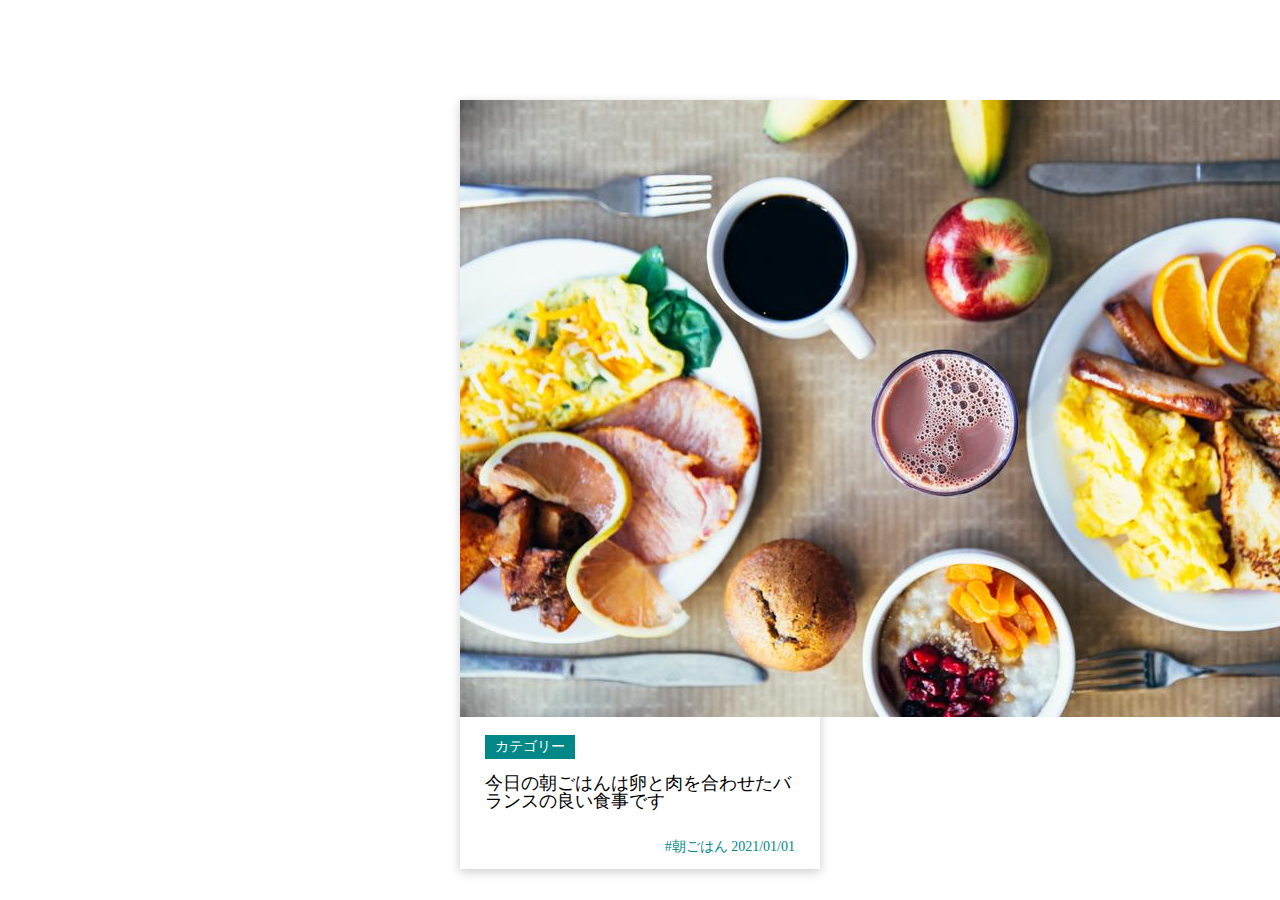
==== index.html @ ab404c8c "https://github.com/tomita-dotcom/css.git" ====
<!DOCTYPE html>
<html lang="ja">
<head>
  <meta charset="UTF-8" />
  <meta name="viewport" content="width=device-width, initial-scale=1.0" />
  <title>COATHTECH</title>
  
  <link rel="stylesheet" href="css/reset.css">
  <link rel="stylesheet" href="css/style.css">
</head>
<body>

    <div class="card">

      <div class="card-img">
        <img src="img/card.jpg/card.jpg" alt="">
      </div>

      <div class="card₋₋content">

        <div class="card₋₋content-cat">カテゴリー</div>
        <h2 class="card₋₋content-ttl">今日の朝ごはんは卵と肉を合わせたバランスの良い食事です</h2>

        <div class="card₋₋content-tag">
          <p class="card₋₋content-tag-item">#朝ごはん</p>
          <p class="card₋₋content-tag-item card₋₋content-tag-item-last">2021/01/01</p>
        </div>

      </div>

      
    </div>
</body>
</html>
---- css/style.css ----
.card{
  width: 360px;
  margin: 100px auto 0;
  box-shadow: 0px 3px 10px rgba(0,0,0,0.2);
}

.card₋₋img img {
  width: 100%;
}

.card₋₋content{
  padding: 15px 25px;
}

.card₋₋content-ttl{
  font-size: 18px;
  margin-bottom: 30px;
  font-weight: 400;
}

.card₋₋content-cat{
  padding: 5px 10px;
  background: #008888;
  margin-bottom: 15px;
  display: inline-block;
  color: #fff;
  font-size: 14px;
}

.card₋₋content-tag{
  font-size: 14px;
  text-align: right;
}

.card₋₋content-tag-item{
  display: inline-block;
  color: #008888;
}

.card₋₋content-tag-item--last{
  display: inline-block;
  margin-left: 20px;
  color: #8888880;
}
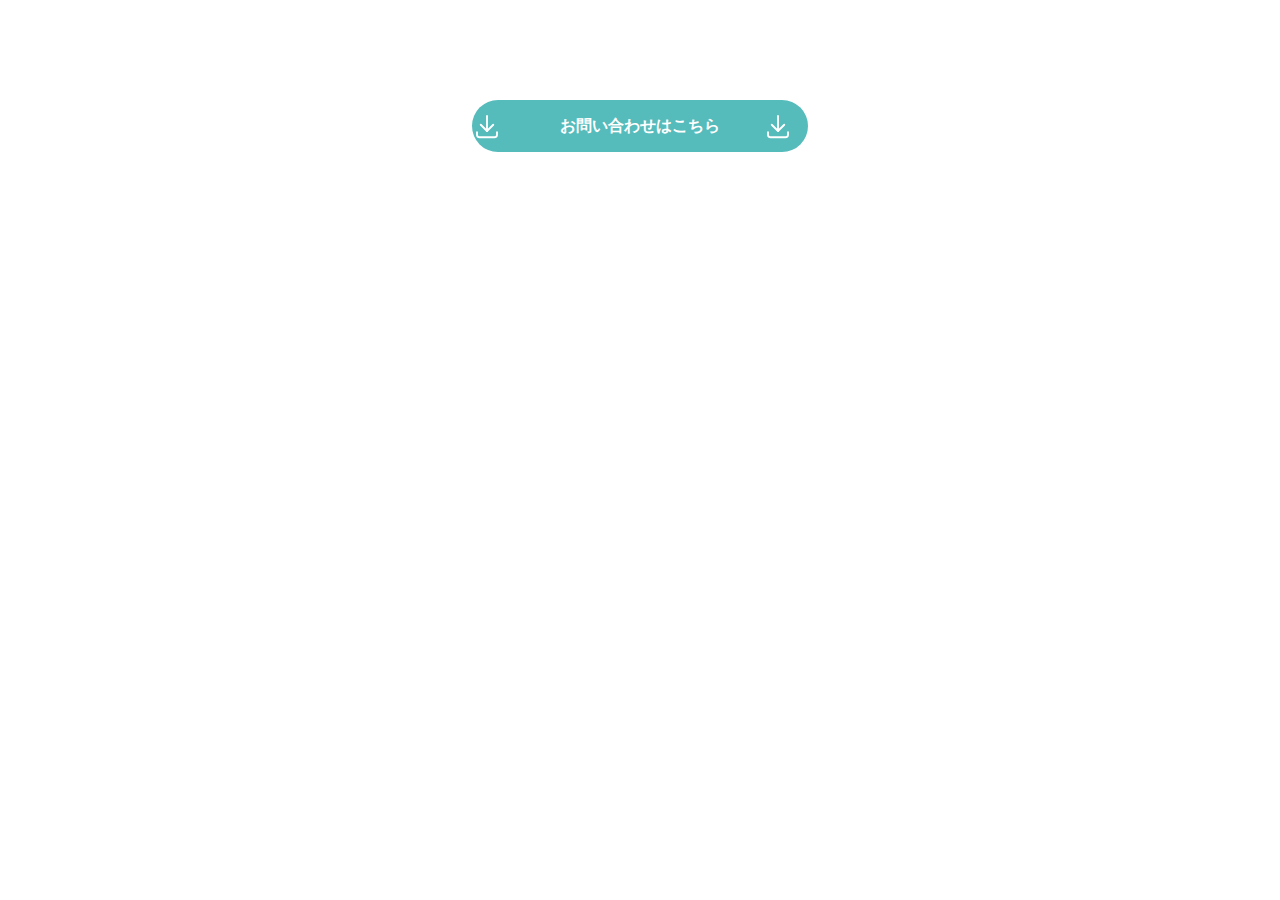
==== commit bcb688d9: "pseudo-element" ====
--- a/index.html
+++ b/index.html
@@ -9,26 +9,6 @@
   <link rel="stylesheet" href="css/style.css">
 </head>
 <body>
-
-    <div class="card">
-
-      <div class="card-img">
-        <img src="img/card.jpg/card.jpg" alt="">
-      </div>
-
-      <div class="card₋₋content">
-
-        <div class="card₋₋content-cat">カテゴリー</div>
-        <h2 class="card₋₋content-ttl">今日の朝ごはんは卵と肉を合わせたバランスの良い食事です</h2>
-
-        <div class="card₋₋content-tag">
-          <p class="card₋₋content-tag-item">#朝ごはん</p>
-          <p class="card₋₋content-tag-item card₋₋content-tag-item-last">2021/01/01</p>
-        </div>
-
-      </div>
-
-      
-    </div>
-</body>
-</html>+  <a href="" class="contact-us">お問い合わせはこちら</a>
+</body> 
+</html>　--- a/css/style.css
+++ b/css/style.css
@@ -1,44 +1,38 @@
-.card{
-  width: 360px;
-  margin: 100px auto 0;
-  box-shadow: 0px 3px 10px rgba(0,0,0,0.2);
+.contact-us{
+  position: relative;
+  background-color: #55bbbb;
+  width: 300px;
+  display: block;
+  padding: 18px;
+  text-align: center;
+  color: #fff;
+  font-size: 16px;
+  font-weight: bold;
+  text-decoration: none;
+  margin: 100px auto;
+  border-radius: 60px;
 }
 
-.card₋₋img img {
-  width: 100%;
+.contact-us::before{
+  content: "";
+  position: absolute;
+  top: 50%;
+  left: 15px;
+  background: url(../img/b8a0314e-3d70-4833-b4de-9c5b809cee2b/download__icon.svg) no-repeat;
+  background-size: cover;
+  width: 30px;
+  height: 30px;
+  transform: translate(-50%,-50%);
 }
 
-.card₋₋content{
-  padding: 15px 25px;
-}
-
-.card₋₋content-ttl{
-  font-size: 18px;
-  margin-bottom: 30px;
-  font-weight: 400;
-}
-
-.card₋₋content-cat{
-  padding: 5px 10px;
-  background: #008888;
-  margin-bottom: 15px;
-  display: inline-block;
-  color: #fff;
-  font-size: 14px;
-}
-
-.card₋₋content-tag{
-  font-size: 14px;
-  text-align: right;
-}
-
-.card₋₋content-tag-item{
-  display: inline-block;
-  color: #008888;
-}
-
-.card₋₋content-tag-item--last{
-  display: inline-block;
-  margin-left: 20px;
-  color: #8888880;
+.contact-us::after {
+  content: "";
+  position: absolute;
+  top: 50%;
+  right: 15px;
+  background: url(../img/b8a0314e-3d70-4833-b4de-9c5b809cee2b/download__icon.svg) no-repeat;
+  background-size: cover;
+  width: 30px;
+  height: 30px;
+  transform: translate(0, -50%);
 }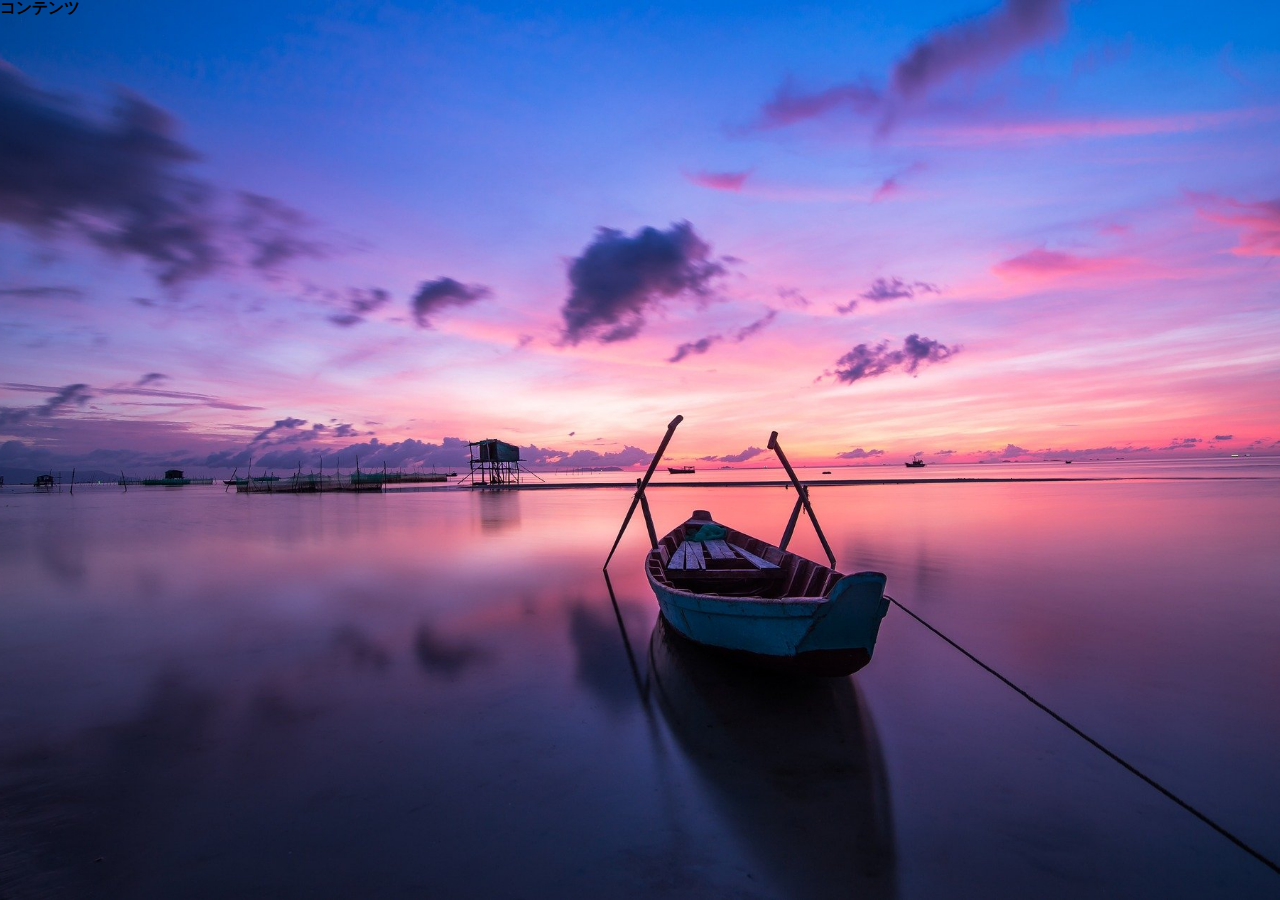
==== commit 7dfab35e: "main" ====
--- a/index.html
+++ b/index.html
@@ -1,14 +1,18 @@
 <!DOCTYPE html>
-<html lang="ja">
+<html lang="en">
 <head>
-  <meta charset="UTF-8" />
-  <meta name="viewport" content="width=device-width, initial-scale=1.0" />
-  <title>COATHTECH</title>
-  
+  <meta charset="UTF-8">
+  <meta http-equiv="X-UA-Compatible" content="IE=edge">
+  <meta name="viewport" content="width=device-width, initial-scale=1.0">
+  <title>Document</title>
+
   <link rel="stylesheet" href="css/reset.css">
   <link rel="stylesheet" href="css/style.css">
+
 </head>
 <body>
-  <a href="" class="contact-us">お問い合わせはこちら</a>
-</body> 
-</html>　+  <div class="mv">
+    <h1 class="tltle">コンテンツ</h1>
+  </div>
+</body>
+</html>--- a/css/style.css
+++ b/css/style.css
@@ -1,38 +1,15 @@
-.contact-us{
+.mv{
   position: relative;
-  background-color: #55bbbb;
-  width: 300px;
-  display: block;
-  padding: 18px;
-  text-align: center;
-  color: #fff;
-  font-size: 16px;
-  font-weight: bold;
-  text-decoration: none;
-  margin: 100px auto;
-  border-radius: 60px;
+  background: url(../img/mv.jpg/mv.jpg) no-repeat center/cover;
+  height: 100vh;
+  width: 100vw;
 }
 
-.contact-us::before{
-  content: "";
+.title{
   position: absolute;
   top: 50%;
-  left: 15px;
-  background: url(../img/b8a0314e-3d70-4833-b4de-9c5b809cee2b/download__icon.svg) no-repeat;
-  background-size: cover;
-  width: 30px;
-  height: 30px;
-  transform: translate(-50%,-50%);
-}
-
-.contact-us::after {
-  content: "";
-  position: absolute;
-  top: 50%;
-  right: 15px;
-  background: url(../img/b8a0314e-3d70-4833-b4de-9c5b809cee2b/download__icon.svg) no-repeat;
-  background-size: cover;
-  width: 30px;
-  height: 30px;
-  transform: translate(0, -50%);
+  left: 50%;
+  transform: translate(-30%, -50%);
+  font-size: 64px;
+  color: #fff;
 }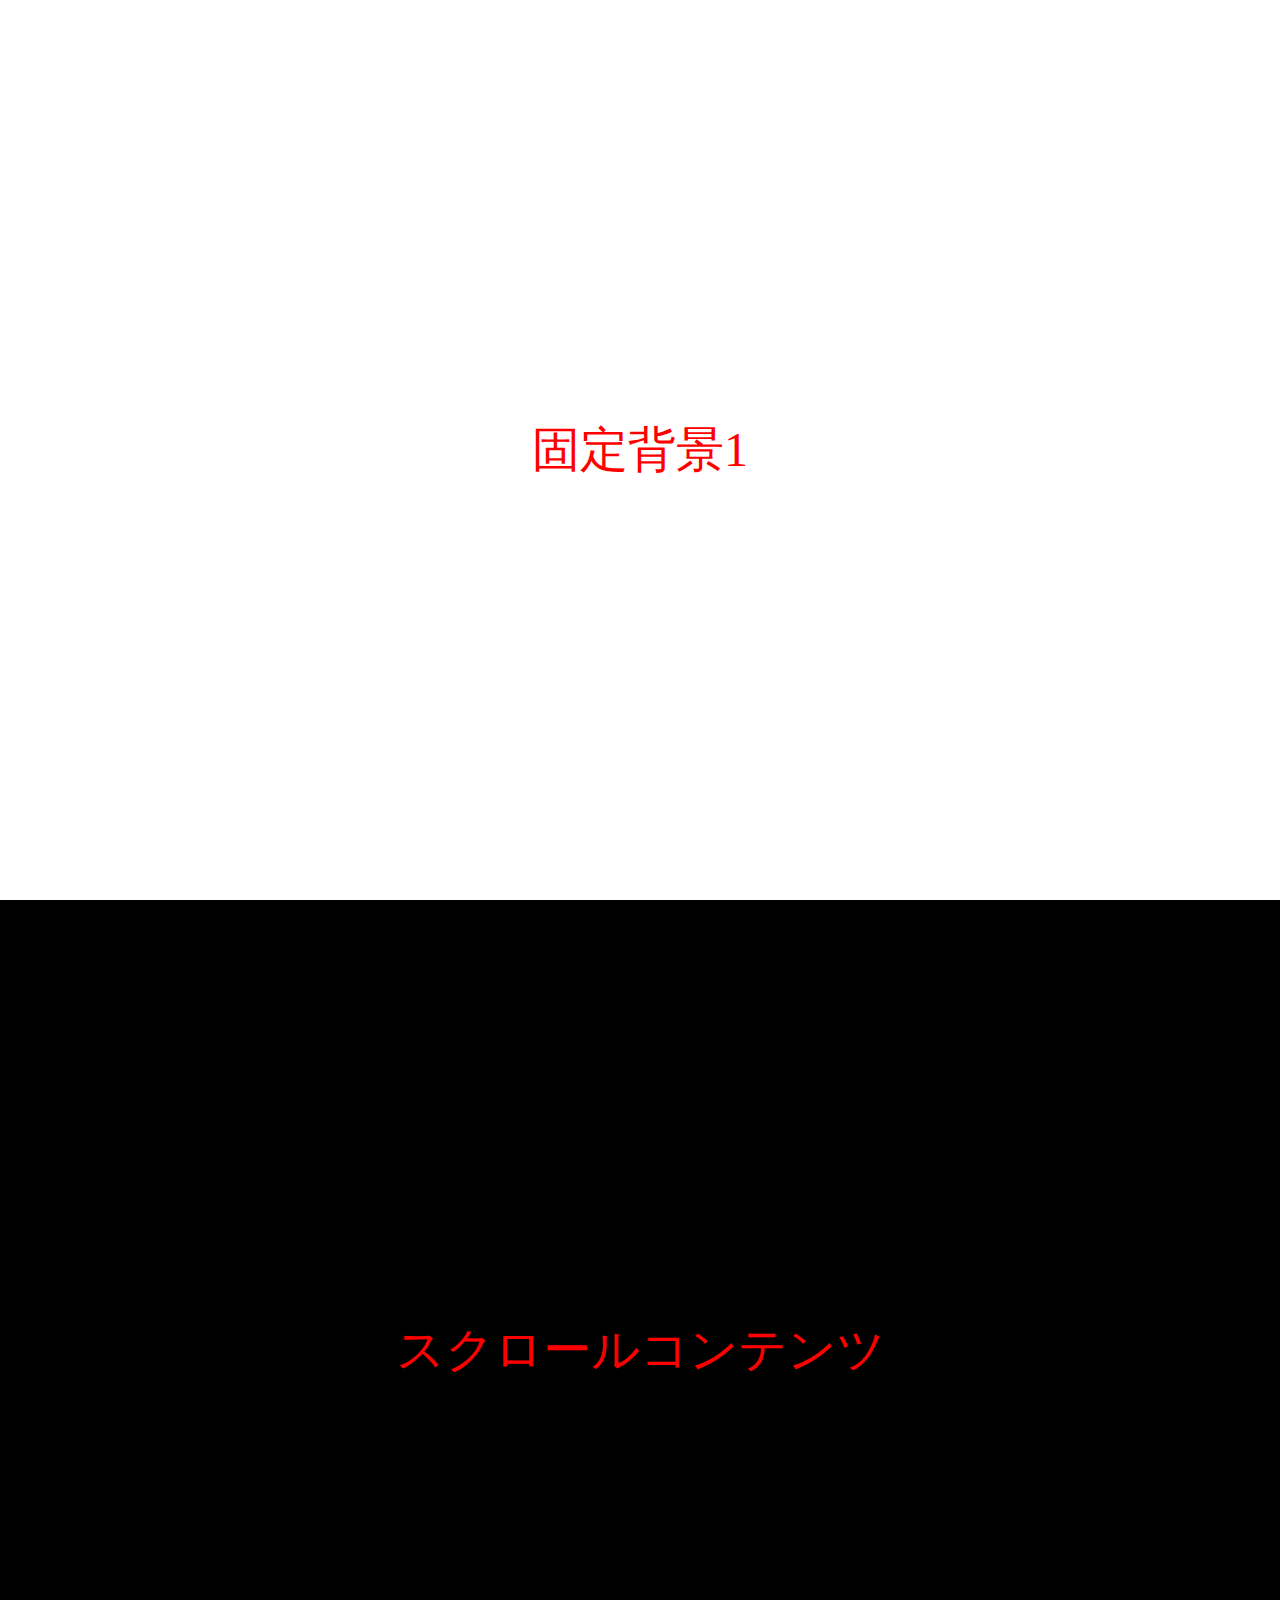
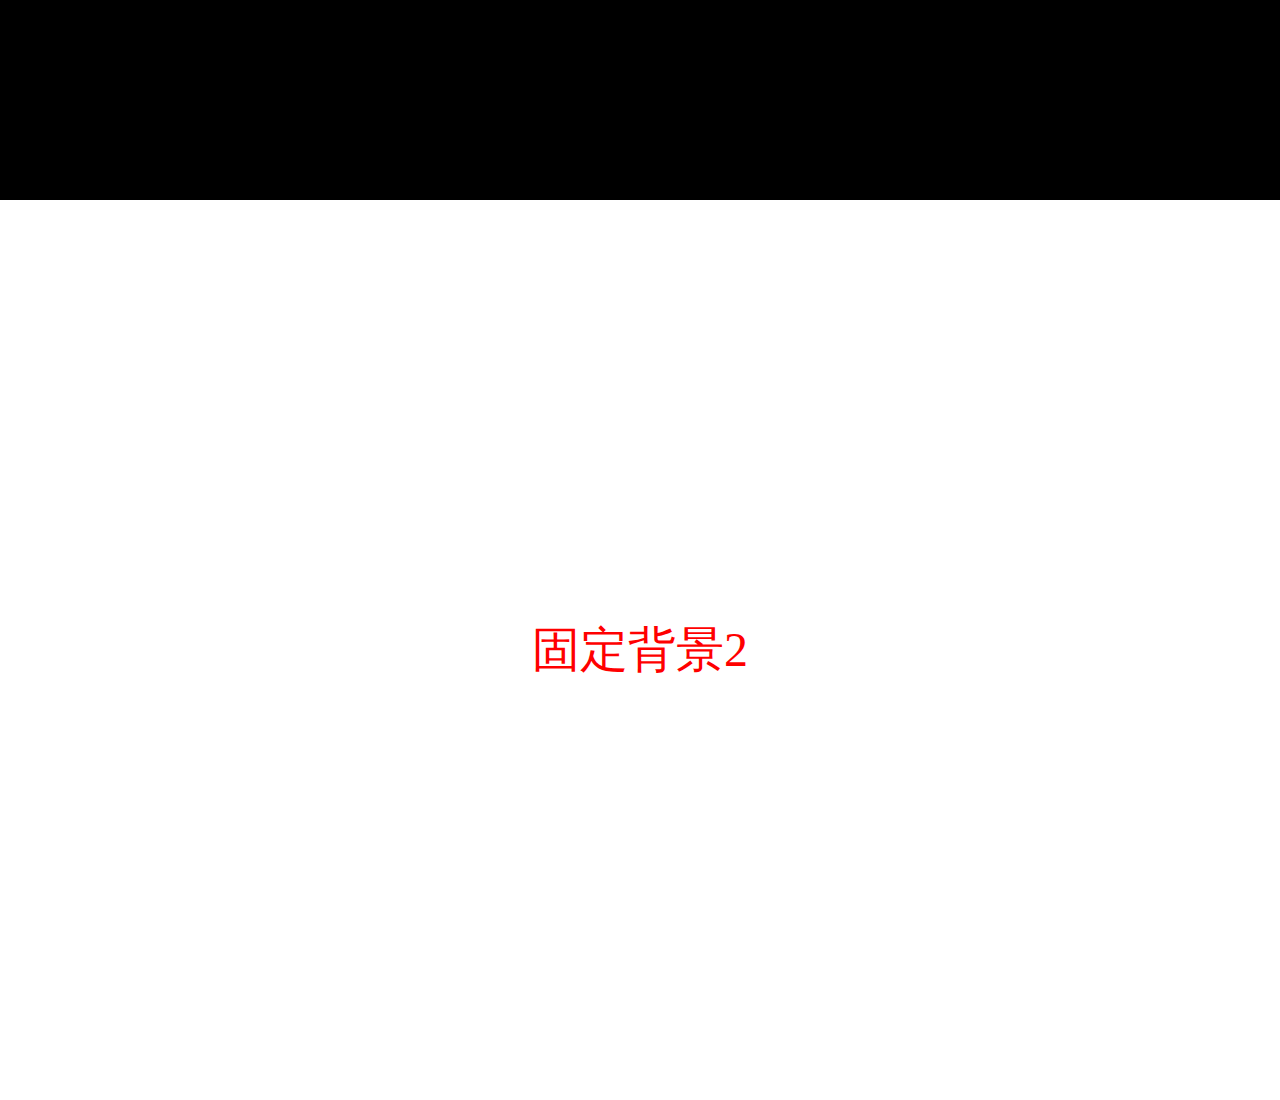
==== commit f9f6cb5c: "5.12" ====
--- a/index.html
+++ b/index.html
@@ -1,5 +1,6 @@
 <!DOCTYPE html>
-<html lang="en">
+<html lang="ja">
+
 <head>
   <meta charset="UTF-8">
   <meta http-equiv="X-UA-Compatible" content="IE=edge">
@@ -8,11 +9,14 @@
 
   <link rel="stylesheet" href="css/reset.css">
   <link rel="stylesheet" href="css/style.css">
+</head>
 
-</head>
 <body>
-  <div class="mv">
-    <h1 class="tltle">コンテンツ</h1>
-  </div>
+
+<div class="parallax-bg">固定背景1</div>
+<div class="scrollbox">スクロールコンテンツ</div>
+<div class="parallax-bg">固定背景2</div>
+
 </body>
+
 </html>--- a/css/style.css
+++ b/css/style.css
@@ -1,15 +1,21 @@
-.mv{
-  position: relative;
-  background: url(../img/mv.jpg/mv.jpg) no-repeat center/cover;
-  height: 100vh;
-  width: 100vw;
+body,
+html{
+  height: 100%;
 }
 
-.title{
-  position: absolute;
-  top: 50%;
-  left: 50%;
-  transform: translate(-30%, -50%);
-  font-size: 64px;
-  color: #fff;
+.parallax-bg,.scrollbox{
+  color: red;
+  font-size: 48px;
+  display: flex;
+  align-items: center;
+  justify-content: center;
+  height: 100%;
+}
+
+.parallax-bg{
+  background: url(/img/card.jpg/card.jpg) fixed cebter/cover no-repeat;
+}
+
+.scrollbox{
+  background-color: #000;
 }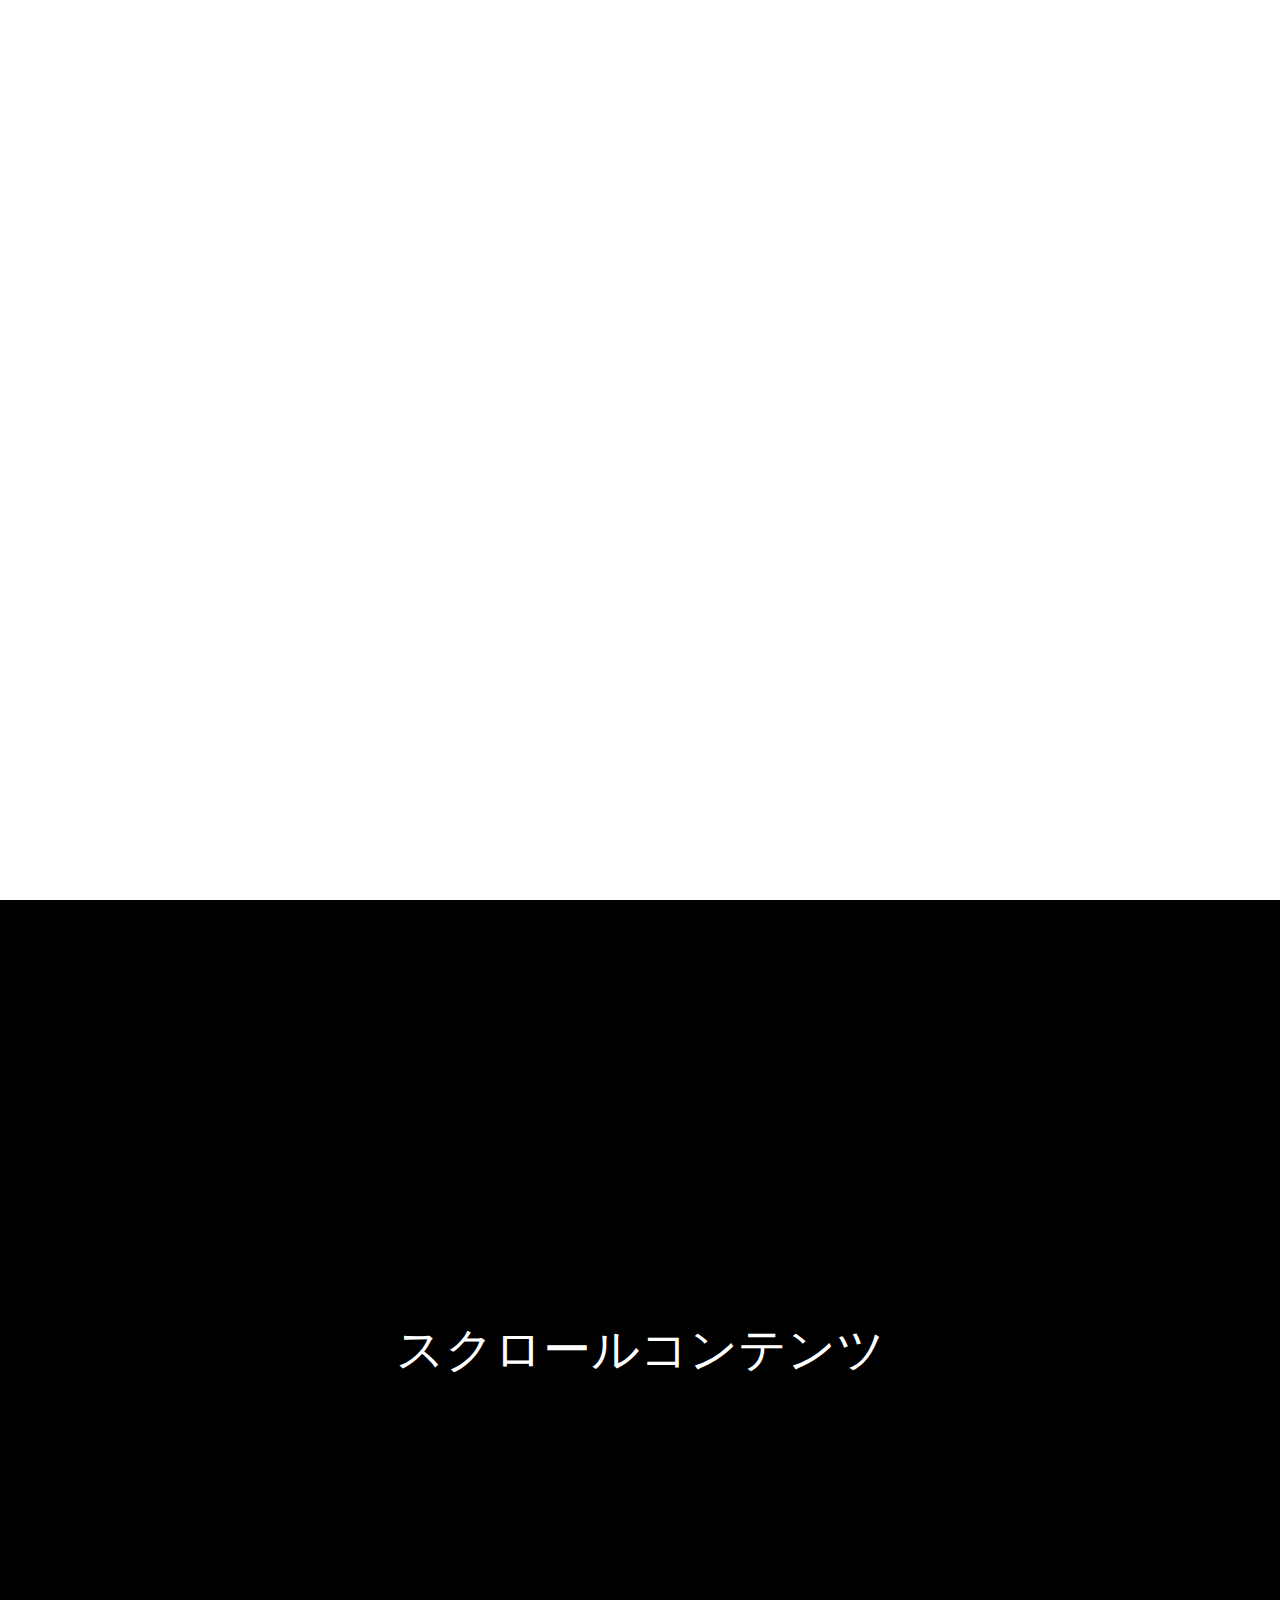
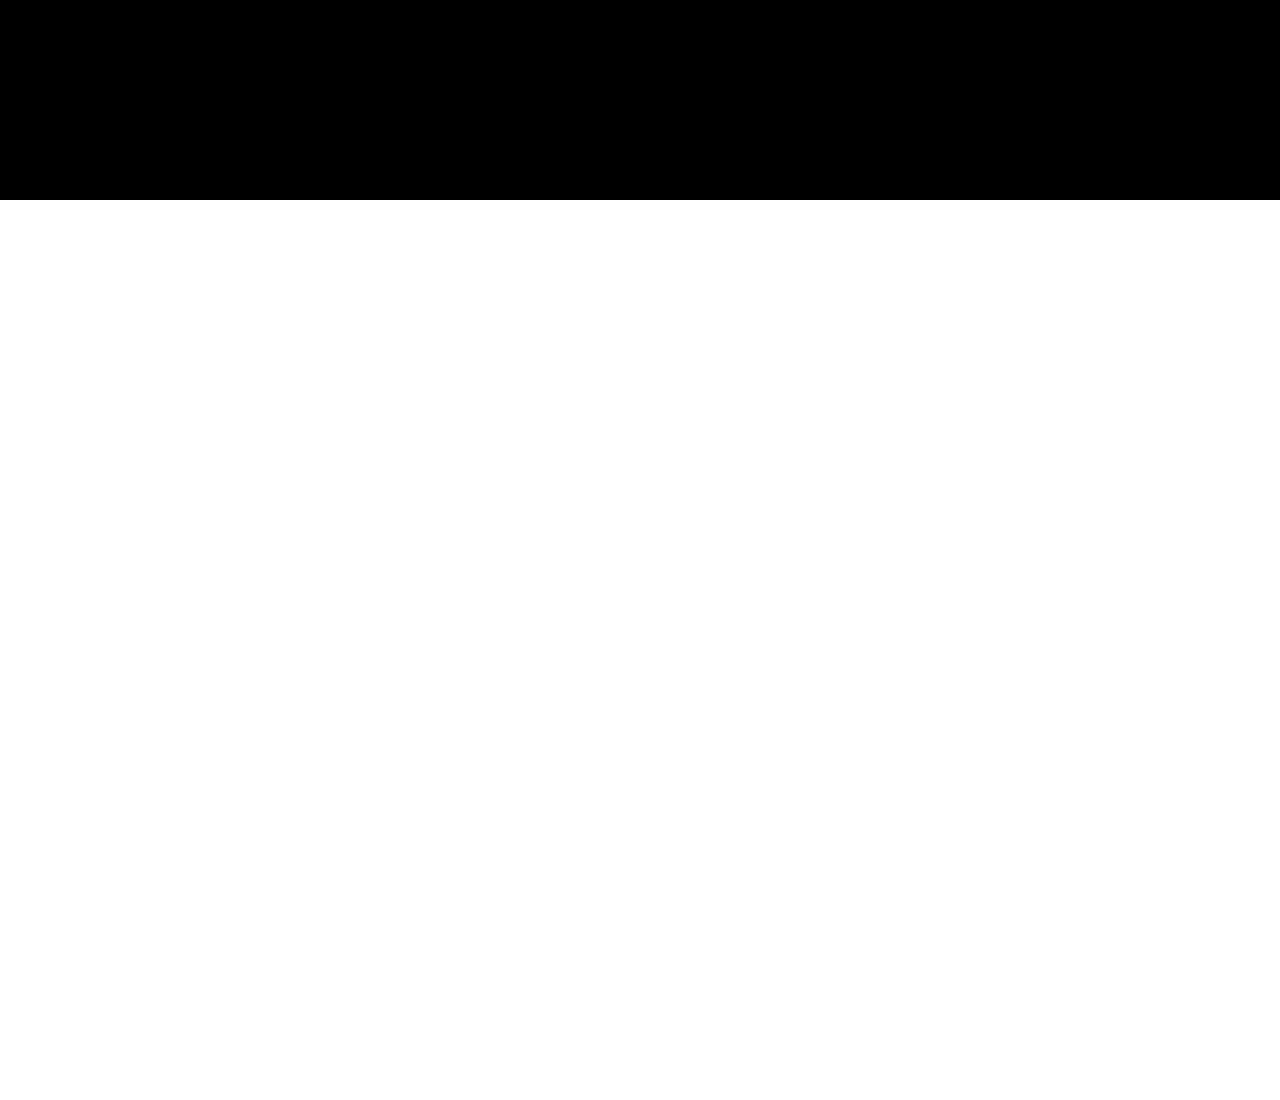
==== commit 9e378126: "5.12" ====
--- a/index.html
+++ b/index.html
@@ -8,7 +8,7 @@
   <title>Document</title>
 
   <link rel="stylesheet" href="css/reset.css">
-  <link rel="stylesheet" href="css/style.css">
+  <link rel="stylesheet" href="style2.css">
 </head>
 
 <body>
--- a/style2.css
+++ b/style2.css
@@ -0,0 +1,22 @@
+body,
+html {
+  height: 100%;
+}
+
+.parallax-bg,
+.scrollbox {
+  color: white;
+  font-size: 48px;
+  display: flex;
+  align-items: center;
+  justify-content: center;
+  height: 100%;
+}
+
+.parallax-bg {
+  background: url(/img/elephant.png/elephant.png) fixed cebter/cover no-repeat;
+}
+
+.scrollbox {
+  background-color: #000;
+}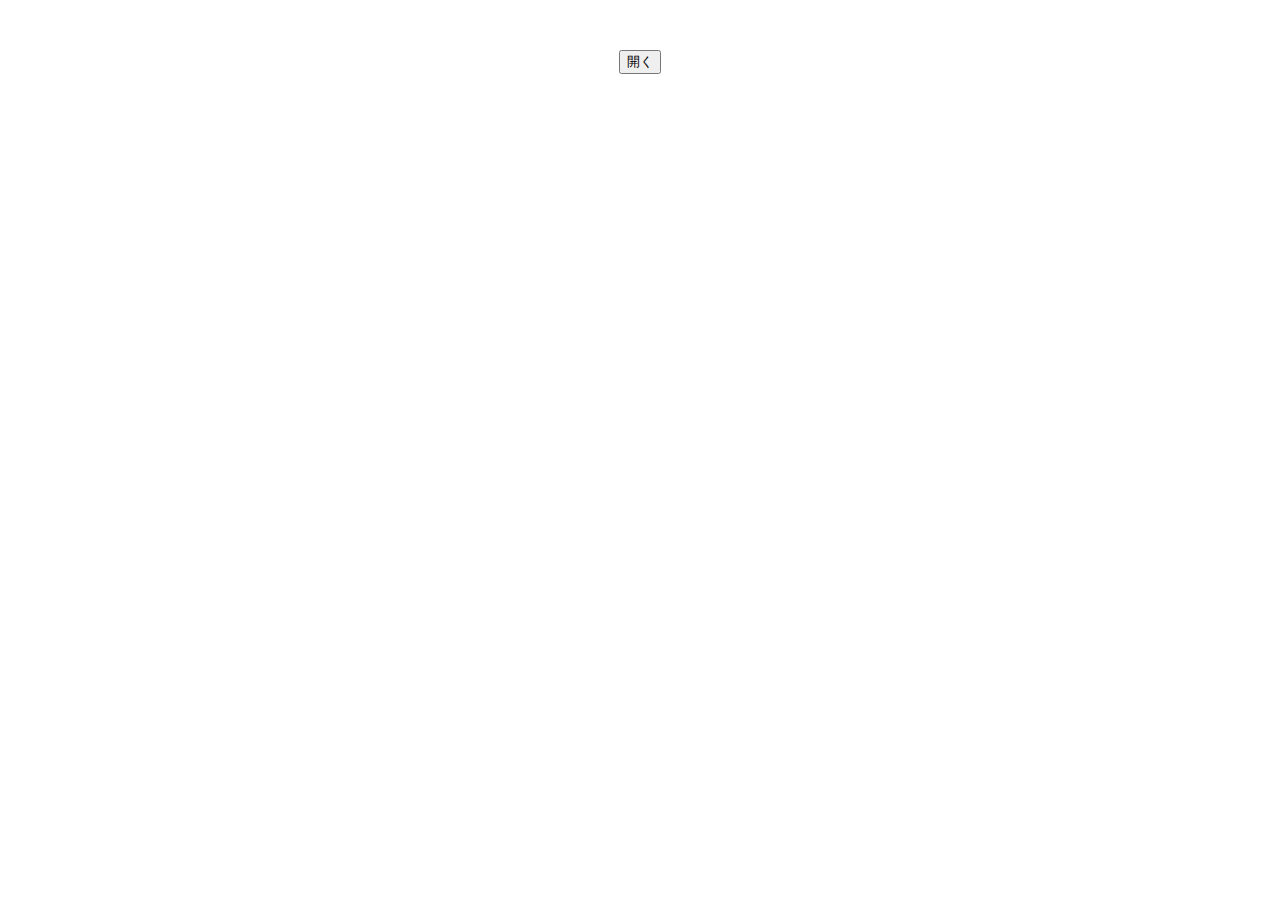
==== commit 0ddc296b: "5.12.4" ====
--- a/index.html
+++ b/index.html
@@ -8,15 +8,18 @@
   <title>Document</title>
 
   <link rel="stylesheet" href="css/reset.css">
-  <link rel="stylesheet" href="style2.css">
+  <link rel="stylesheet" href="css/style3.css">
 </head>
 
 <body>
-
-<div class="parallax-bg">固定背景1</div>
-<div class="scrollbox">スクロールコンテンツ</div>
-<div class="parallax-bg">固定背景2</div>
-
-</body>
-
-</html>+  <input type="button" id="openBtn" value="開く" class="openBth">
+  <div id="modal" class="modal">
+    <div class="modal__content">
+      <div class="modal__content-inner">
+        <p>モーダル</p>
+        <input type="button" id="closeBth" value="閉じる">
+      </div>
+    </div>
+  </div>
+  <script src="js/main.js"></script>
+</body>--- a/css/style3.css
+++ b/css/style3.css
@@ -0,0 +1,28 @@
+.openBth{
+  display: block;
+  margin: 50px auto;
+}
+
+.modal{
+  display: none;
+  position: fixed;
+  left: 0%;
+  top: 0%;
+  height: 100vh;
+  width: 100vw;
+  background-color: rgba(0,0,0,0.5);
+}
+
+.modal__content{
+  display: flex;
+  justify-content: center;
+  align-items: center;
+  height: 100%;
+}
+
+.modal__content-inner{
+  background-color: white;
+  width: 500px;
+  text-align: center;
+  padding: 50px;
+}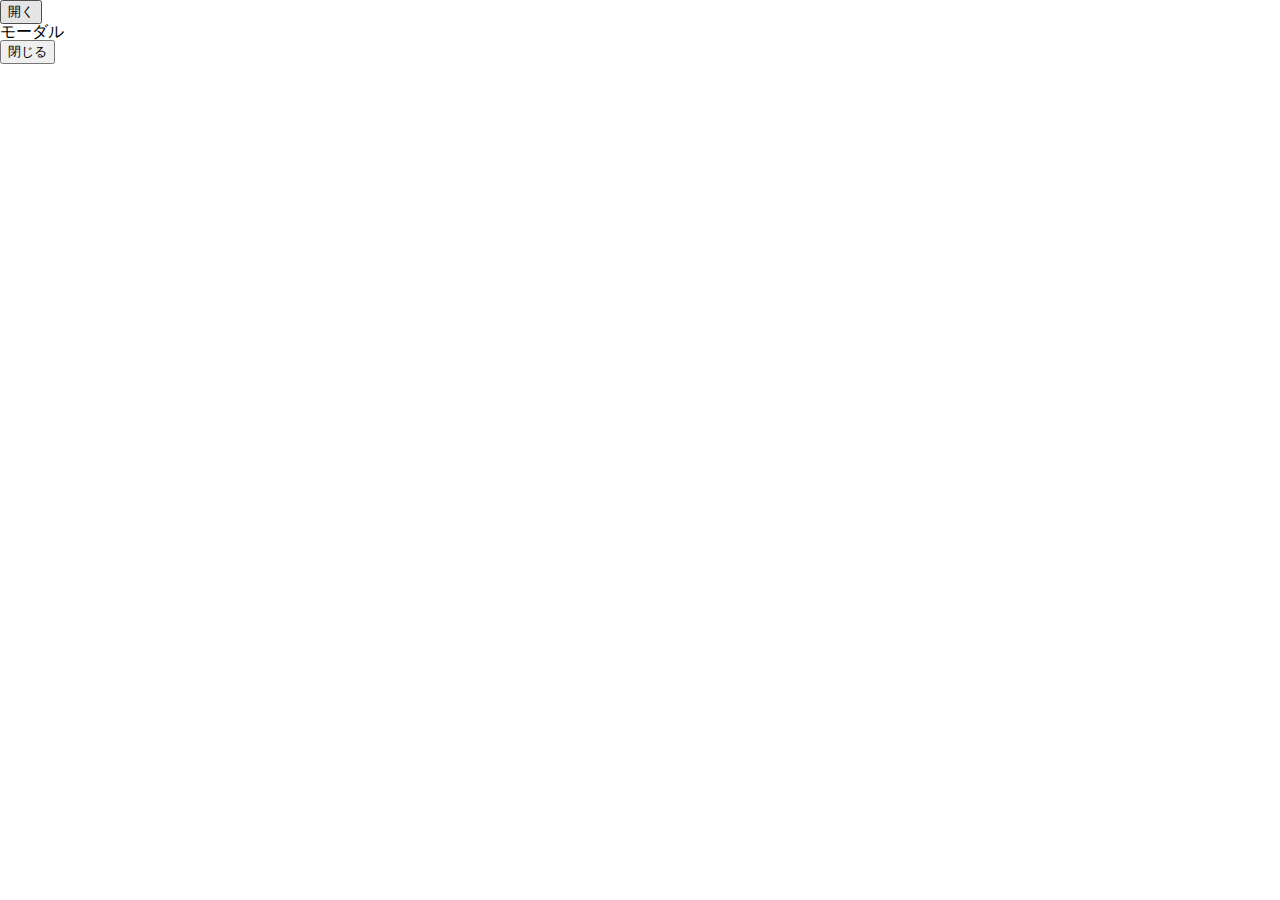
==== commit 64b14713: "5.12.4" ====
--- a/index.html
+++ b/index.html
@@ -8,7 +8,7 @@
   <title>Document</title>
 
   <link rel="stylesheet" href="css/reset.css">
-  <link rel="stylesheet" href="css/style3.css">
+  <link rel="stylesheet" href="css/style2.css">
 </head>
 
 <body>
--- a/css/style2.css
+++ b/css/style2.css
@@ -0,0 +1,20 @@
+.text {
+  max-width: 760px;
+  width: 100%;
+  margin: 60px auto;
+}
+
+.ttl{
+  font-size: 24px;
+  margin-bottom: 20px;
+}
+
+.float-img{
+ margin: 0 0 20px 20px;
+ width: 400px;
+ float: right;
+}
+
+img{
+  width: 100%;
+}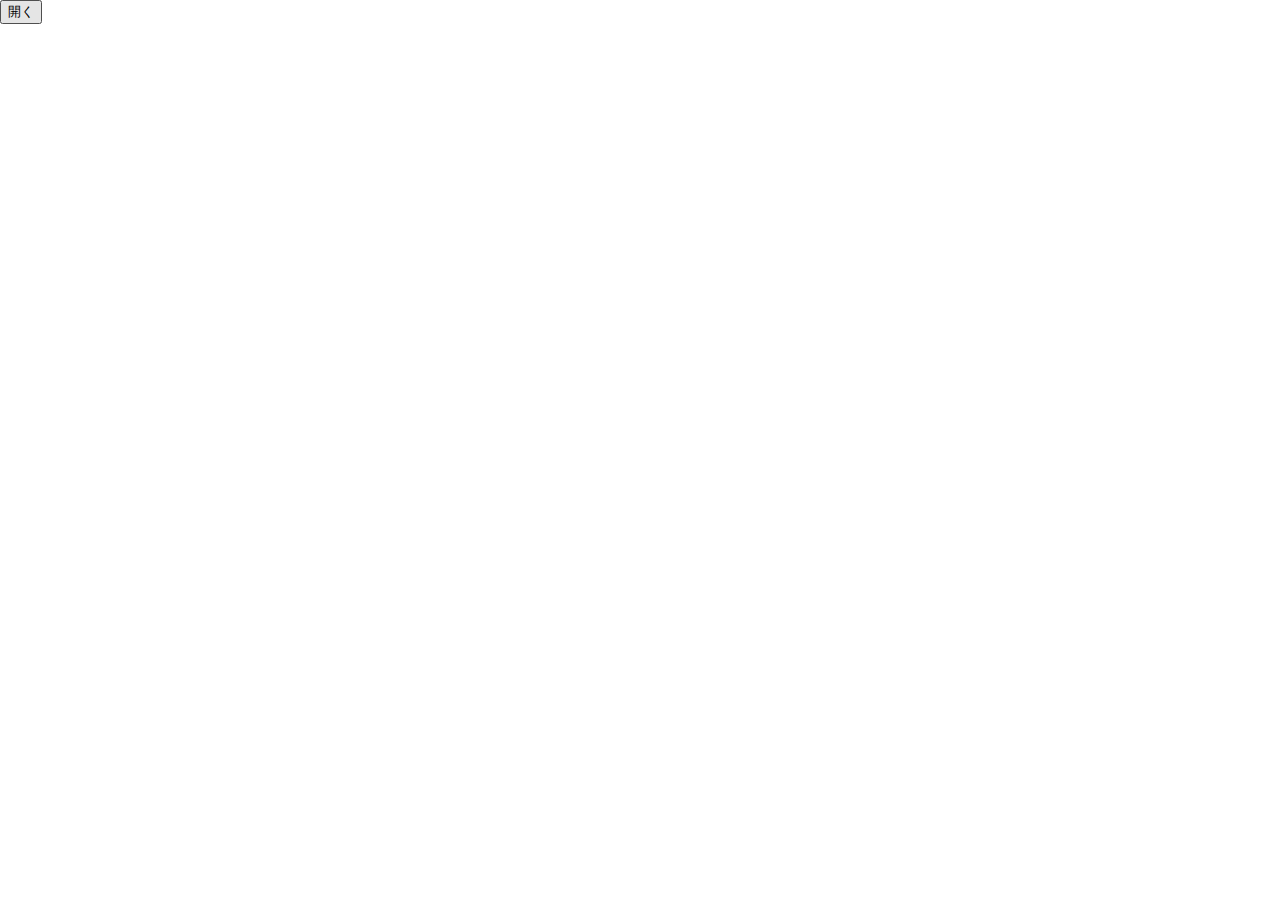
==== commit b94f224c: "5.12.5" ====
--- a/index.html
+++ b/index.html
@@ -8,16 +8,16 @@
   <title>Document</title>
 
   <link rel="stylesheet" href="css/reset.css">
-  <link rel="stylesheet" href="css/style2.css">
+  <link rel="stylesheet" href="style2.css">
 </head>
 
 <body>
-  <input type="button" id="openBtn" value="開く" class="openBth">
+  <input type="button" id="openBtn" value="開く" class="openBtn">
   <div id="modal" class="modal">
     <div class="modal__content">
       <div class="modal__content-inner">
         <p>モーダル</p>
-        <input type="button" id="closeBth" value="閉じる">
+        <input type="button" id="closeBtn" value="閉じる">
       </div>
     </div>
   </div>
--- a/style2.css
+++ b/style2.css
@@ -0,0 +1,28 @@
+.openBth {
+  display: block;
+  margin: 50px auto;
+}
+
+.modal {
+  display: none;
+  position: fixed;
+  left: 0%;
+  top: 0%;
+  height: 100vh;
+  width: 100vw;
+  background-color: rgba(0, 0, 0, 0.5);
+}
+
+.modal__content {
+  display: flex;
+  justify-content: center;
+  align-items: center;
+  height: 100%;
+}
+
+.modal__content-inner {
+  background-color: white;
+  width: 500px;
+  text-align: center;
+  padding: 50px;
+}